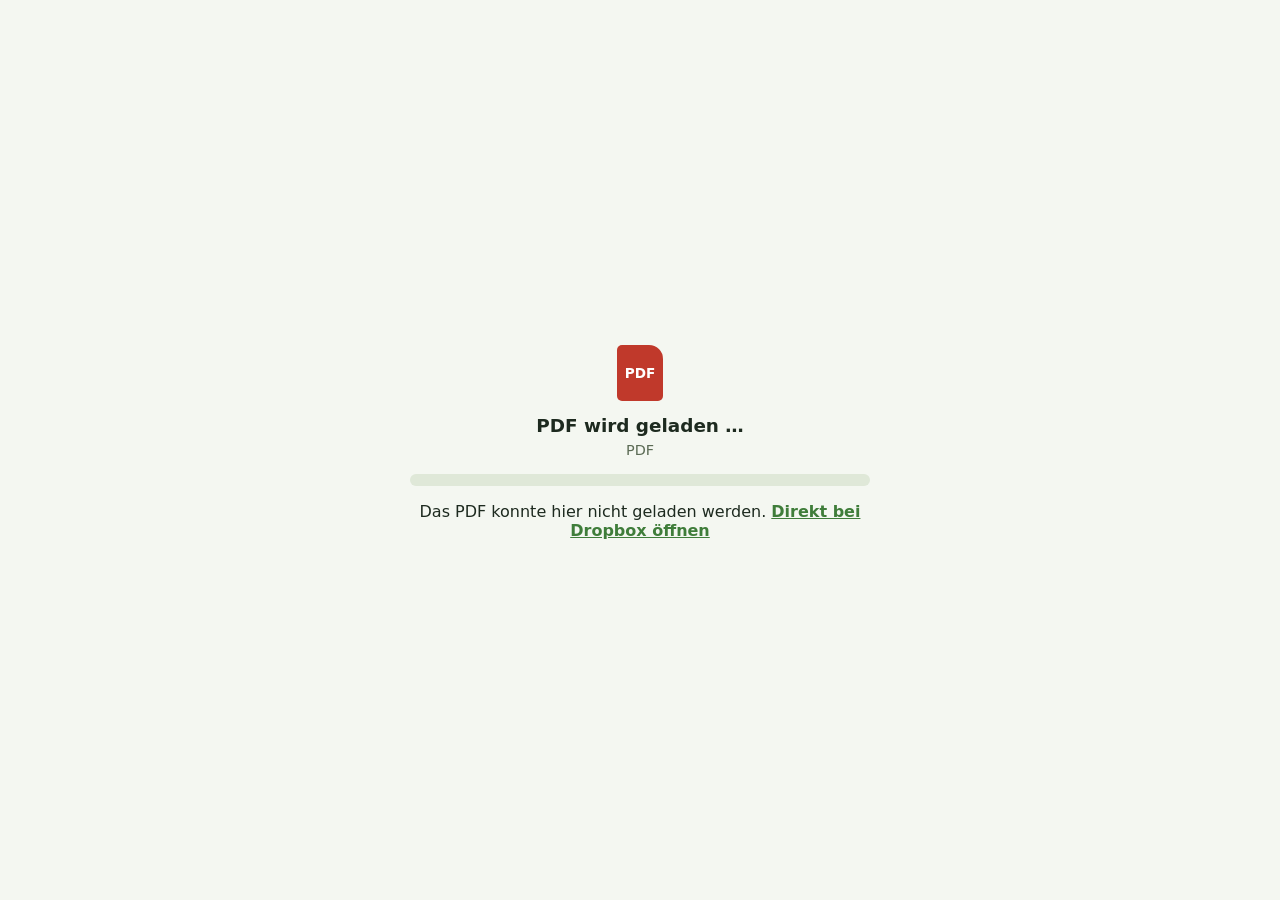
==== pdf/index.html @ d1042414 "Eigene PDF-Anzeige: Ladebalken, danach PDF sofort im Browser (PDF.js für Handys) Co-Authored-By: Cla" ====
<!doctype html>
<html lang="de"><head><meta charset="utf-8"><meta name="viewport" content="width=device-width,initial-scale=1">
<title>PDF wird geladen …</title>
<link rel="icon" href="../favicon.png">
<style>
  html,body{margin:0;background:#525659;font-family:system-ui,sans-serif}
  #lade{position:fixed;inset:0;background:#f4f7f1;color:#1d2a1f;display:flex;align-items:center;justify-content:center;z-index:5}
  .box{width:min(460px,88vw);text-align:center}
  .pdf{display:inline-grid;place-items:center;width:46px;height:56px;border-radius:5px 14px 5px 5px;background:#c0392b;color:#fff;font:800 .85rem system-ui;margin-bottom:14px}
  h1{font-size:1.15rem;margin:0 0 6px}
  #t{margin:0 0 16px;color:#5b6b55;font-size:.9rem;overflow:hidden;text-overflow:ellipsis;white-space:nowrap}
  .bar{height:12px;border-radius:999px;background:#dfe8d8;overflow:hidden}
  .fill{height:100%;width:0;background:linear-gradient(90deg,#3f7d3a,#6fae5f);border-radius:999px;transition:width .2s}
  .fill.unbest{width:35%;animation:hin 1.2s ease-in-out infinite alternate}@keyframes hin{from{margin-left:0}to{margin-left:65%}}
  #z{margin-top:8px;font-size:.85rem;color:#5b6b55}
  #fehler a{color:#3f7d3a;font-weight:600}
  #kopf{position:sticky;top:0;z-index:3;display:flex;gap:8px;align-items:center;padding:6px 10px;background:#2f3a2c;color:#fff;font-size:.85rem}
  #kopf .n{flex:1;overflow:hidden;text-overflow:ellipsis;white-space:nowrap}
  #kopf button,#kopf a{background:#3f7d3a;color:#fff;border:0;border-radius:999px;padding:5px 11px;font:600 .8rem system-ui;text-decoration:none;cursor:pointer}
  #seiten{display:flex;flex-direction:column;align-items:center;gap:10px;padding:10px 0 40px}
  #seiten canvas{background:#fff;box-shadow:0 2px 8px #0006;max-width:100%}
  #nativ{border:0;width:100%;height:calc(100vh - 38px);display:block}
</style></head>
<body>
<div id="lade"><div class="box"><div class="pdf">PDF</div><h1>PDF wird geladen …</h1><p id="t"></p>
  <div class="bar"><div class="fill" id="f"></div></div><div id="z"></div><p id="fehler"></p></div></div>
<div id="kopf" hidden><span class="n" id="kn"></span><button id="minus" title="kleiner">−</button><button id="plus" title="größer">+</button><a id="dl" download>Speichern</a></div>
<div id="seiten"></div>
<script type="module">
// Aufruf: pdf/#u=<Dropbox-Link>&t=<Titel>
const P = new URLSearchParams(location.hash.slice(1));
const quelle = P.get("u") || "", titel = P.get("t") || "PDF";
const $ = (id) => document.getElementById(id);
$("t").textContent = titel;
const url = quelle.replace("https://www.dropbox.com/", "https://dl.dropboxusercontent.com/").replace(/([?&])(raw|dl)=\d/, "$1dl=1");
const mb = (n) => (n / 1048576).toFixed(n > 10485760 ? 0 : 1).replace(".", ",") + " MB";
function fehler() {
  $("f").style.width = "0"; $("z").textContent = "";
  $("fehler").innerHTML = 'Das PDF konnte hier nicht geladen werden. <a href="' + quelle.replace(/"/g, "&quot;") + '">Direkt bei Dropbox öffnen</a>';
}
async function laden() {
  const r = await fetch(url);
  if (!r.ok || !r.body) throw new Error("HTTP " + r.status);
  const total = +r.headers.get("content-length") || 0;
  if (!total) $("f").className = "fill unbest";
  const rd = r.body.getReader(), teile = []; let n = 0;
  for (;;) {
    const { done, value } = await rd.read();
    if (done) break;
    teile.push(value); n += value.length;
    if (total) { const p = Math.round(n / total * 100); $("f").style.width = p + "%"; $("z").textContent = `${p} % · ${mb(n)} von ${mb(total)}`; }
    else $("z").textContent = mb(n) + " geladen";
  }
  const daten = new Uint8Array(n); let o = 0;
  for (const t of teile) { daten.set(t, o); o += t.length; }
  return daten;
}
let zoom = 1, doc = null;
let beob = null;
async function zeichnen() {
  // Platzhalter in richtiger Größe für alle Seiten, gezeichnet wird erst, wenn eine Seite ins Bild kommt (spart Speicher)
  const box = $("seiten"); box.innerHTML = ""; beob?.disconnect();
  const breite = Math.min(innerWidth - 16, 1000) * zoom, dpr = Math.min(devicePixelRatio || 1, 2);
  const s1 = await doc.getPage(1), v1 = s1.getViewport({ scale: 1 });
  const fertig = new Set();
  beob = new IntersectionObserver((es) => es.forEach(async (en) => {
    if (!en.isIntersecting) return;
    const c = en.target, i = +c.dataset.i; if (fertig.has(i)) return; fertig.add(i);
    const s = await doc.getPage(i), v0 = s.getViewport({ scale: 1 }), v = s.getViewport({ scale: breite / v0.width * dpr });
    c.width = v.width; c.height = v.height; c.style.width = v.width / dpr + "px"; c.style.height = v.height / dpr + "px";
    await s.render({ canvasContext: c.getContext("2d"), viewport: v }).promise;
  }), { rootMargin: "1500px 0px" });
  for (let i = 1; i <= doc.numPages; i++) {
    const c = document.createElement("canvas"); c.dataset.i = i;
    c.style.width = breite + "px"; c.style.height = breite * v1.height / v1.width + "px";
    box.append(c); beob.observe(c);
  }
}
try {
  const daten = await laden();
  document.title = titel;
  const blob = new Blob([daten], { type: "application/pdf" }), bu = URL.createObjectURL(blob);
  $("kn").textContent = titel; $("dl").href = bu; $("dl").download = titel.replace(/[^\w\- .,()]+/g, "_").slice(0, 80) + ".pdf";
  $("kopf").hidden = false;
  if (navigator.pdfViewerEnabled) {
    // Browser mit eingebauter PDF-Anzeige (Computer): direkt diese nehmen
    const fr = document.createElement("iframe"); fr.id = "nativ"; fr.src = bu; fr.title = titel;
    $("seiten").replaceWith(fr); $("minus").hidden = $("plus").hidden = true;
  } else {
    // Handy/Tablet ohne PDF-Anzeige: Seiten selbst zeichnen (PDF.js), damit nichts heruntergeladen werden muss
    const pdfjs = await import("./pdfjs/pdf.min.mjs");
    pdfjs.GlobalWorkerOptions.workerSrc = new URL("./pdfjs/pdf.worker.min.mjs", import.meta.url).href;
    doc = await pdfjs.getDocument({ data: daten }).promise;
    $("lade").remove();
    $("plus").onclick = () => { zoom = Math.min(zoom * 1.25, 4); zeichnen(); };
    $("minus").onclick = () => { zoom = Math.max(zoom / 1.25, 0.5); zeichnen(); };
    await zeichnen();
  }
  $("lade")?.remove();
} catch (e) { console.error(e); fehler(); }
</script>
</body></html>
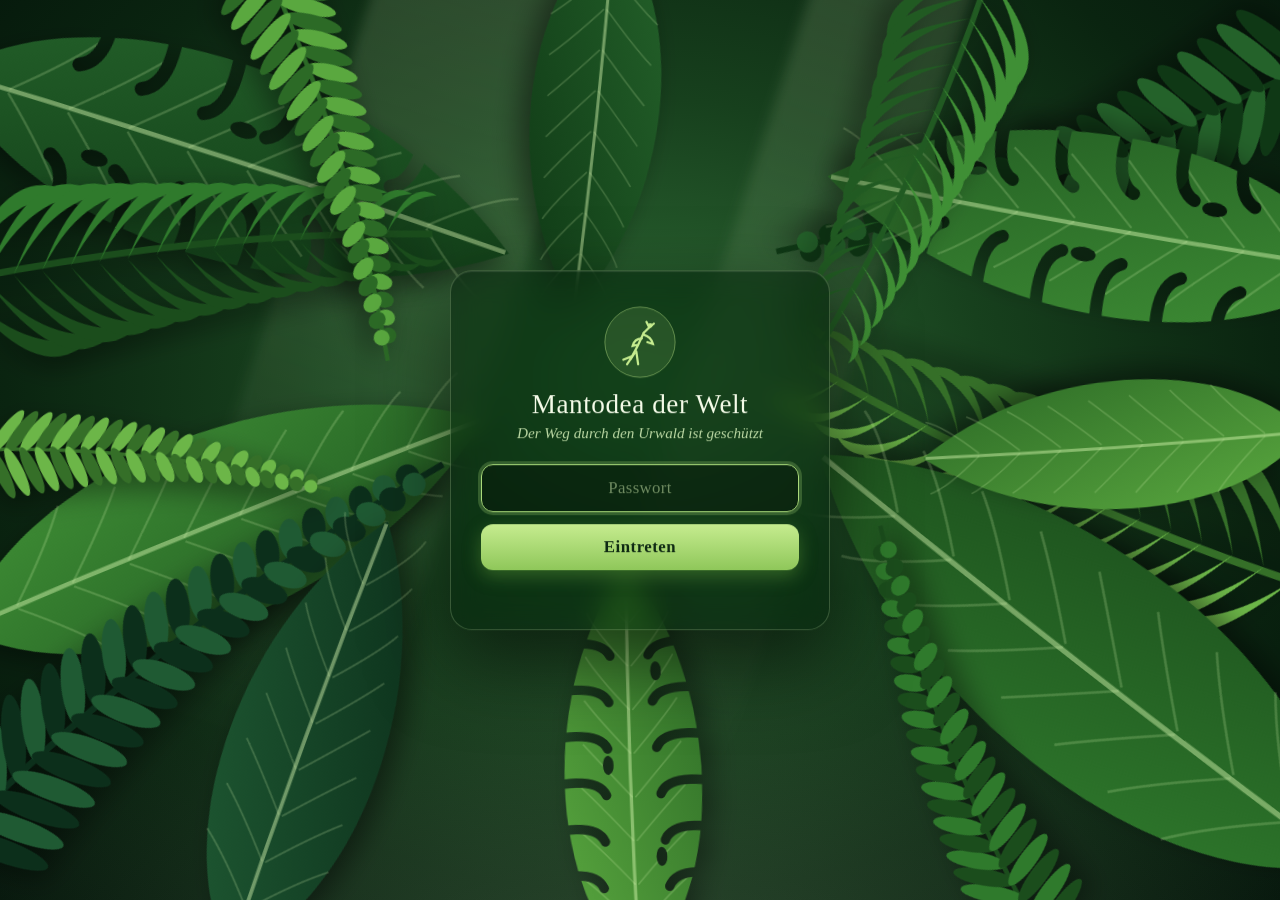
==== commit 72a1003f: "Passwort-Abfrage mit Urwald-Eingangsseite vor allen Seiten Co-Authored-By: Claude Opus 5.5 <noreply@" ====
--- a/pdf/index.html
+++ b/pdf/index.html
@@ -1,5 +1,6 @@
 <!doctype html>
-<html lang="de"><head><meta charset="utf-8"><meta name="viewport" content="width=device-width,initial-scale=1">
+<html lang="de"><head>
+<script src="../gate.js"></script><meta charset="utf-8"><meta name="viewport" content="width=device-width,initial-scale=1">
 <title>PDF wird geladen …</title>
 <link rel="icon" href="../favicon.png">
 <style>
@@ -27,9 +28,9 @@
 <div id="kopf" hidden><span class="n" id="kn"></span><button id="minus" title="kleiner">−</button><button id="plus" title="größer">+</button><a id="dl" download>Speichern</a></div>
 <div id="seiten"></div>
 <script type="module">
-// Aufruf: pdf/#u=<Dropbox-Link>&t=<Titel>
+// Aufruf: pdf/#u=<Dropbox-Link>&t=<Titel>[&s=<Seite>]
 const P = new URLSearchParams(location.hash.slice(1));
-const quelle = P.get("u") || "", titel = P.get("t") || "PDF";
+const quelle = P.get("u") || "", titel = P.get("t") || "PDF", seite = Math.max(1, parseInt(P.get("s") || "1", 10) || 1);
 const $ = (id) => document.getElementById(id);
 $("t").textContent = titel;
 const url = quelle.replace("https://www.dropbox.com/", "https://dl.dropboxusercontent.com/").replace(/([?&])(raw|dl)=\d/, "$1dl=1");
@@ -84,7 +85,7 @@
   $("kopf").hidden = false;
   if (navigator.pdfViewerEnabled) {
     // Browser mit eingebauter PDF-Anzeige (Computer): direkt diese nehmen
-    const fr = document.createElement("iframe"); fr.id = "nativ"; fr.src = bu; fr.title = titel;
+    const fr = document.createElement("iframe"); fr.id = "nativ"; fr.src = bu + (seite > 1 ? "#page=" + seite : ""); fr.title = titel;
     $("seiten").replaceWith(fr); $("minus").hidden = $("plus").hidden = true;
   } else {
     // Handy/Tablet ohne PDF-Anzeige: Seiten selbst zeichnen (PDF.js), damit nichts heruntergeladen werden muss
@@ -95,6 +96,7 @@
     $("plus").onclick = () => { zoom = Math.min(zoom * 1.25, 4); zeichnen(); };
     $("minus").onclick = () => { zoom = Math.max(zoom / 1.25, 0.5); zeichnen(); };
     await zeichnen();
+    if (seite > 1) { const c = document.querySelector(`#seiten canvas[data-i="${seite}"]`); if (c) c.scrollIntoView(); }
   }
   $("lade")?.remove();
 } catch (e) { console.error(e); fehler(); }
